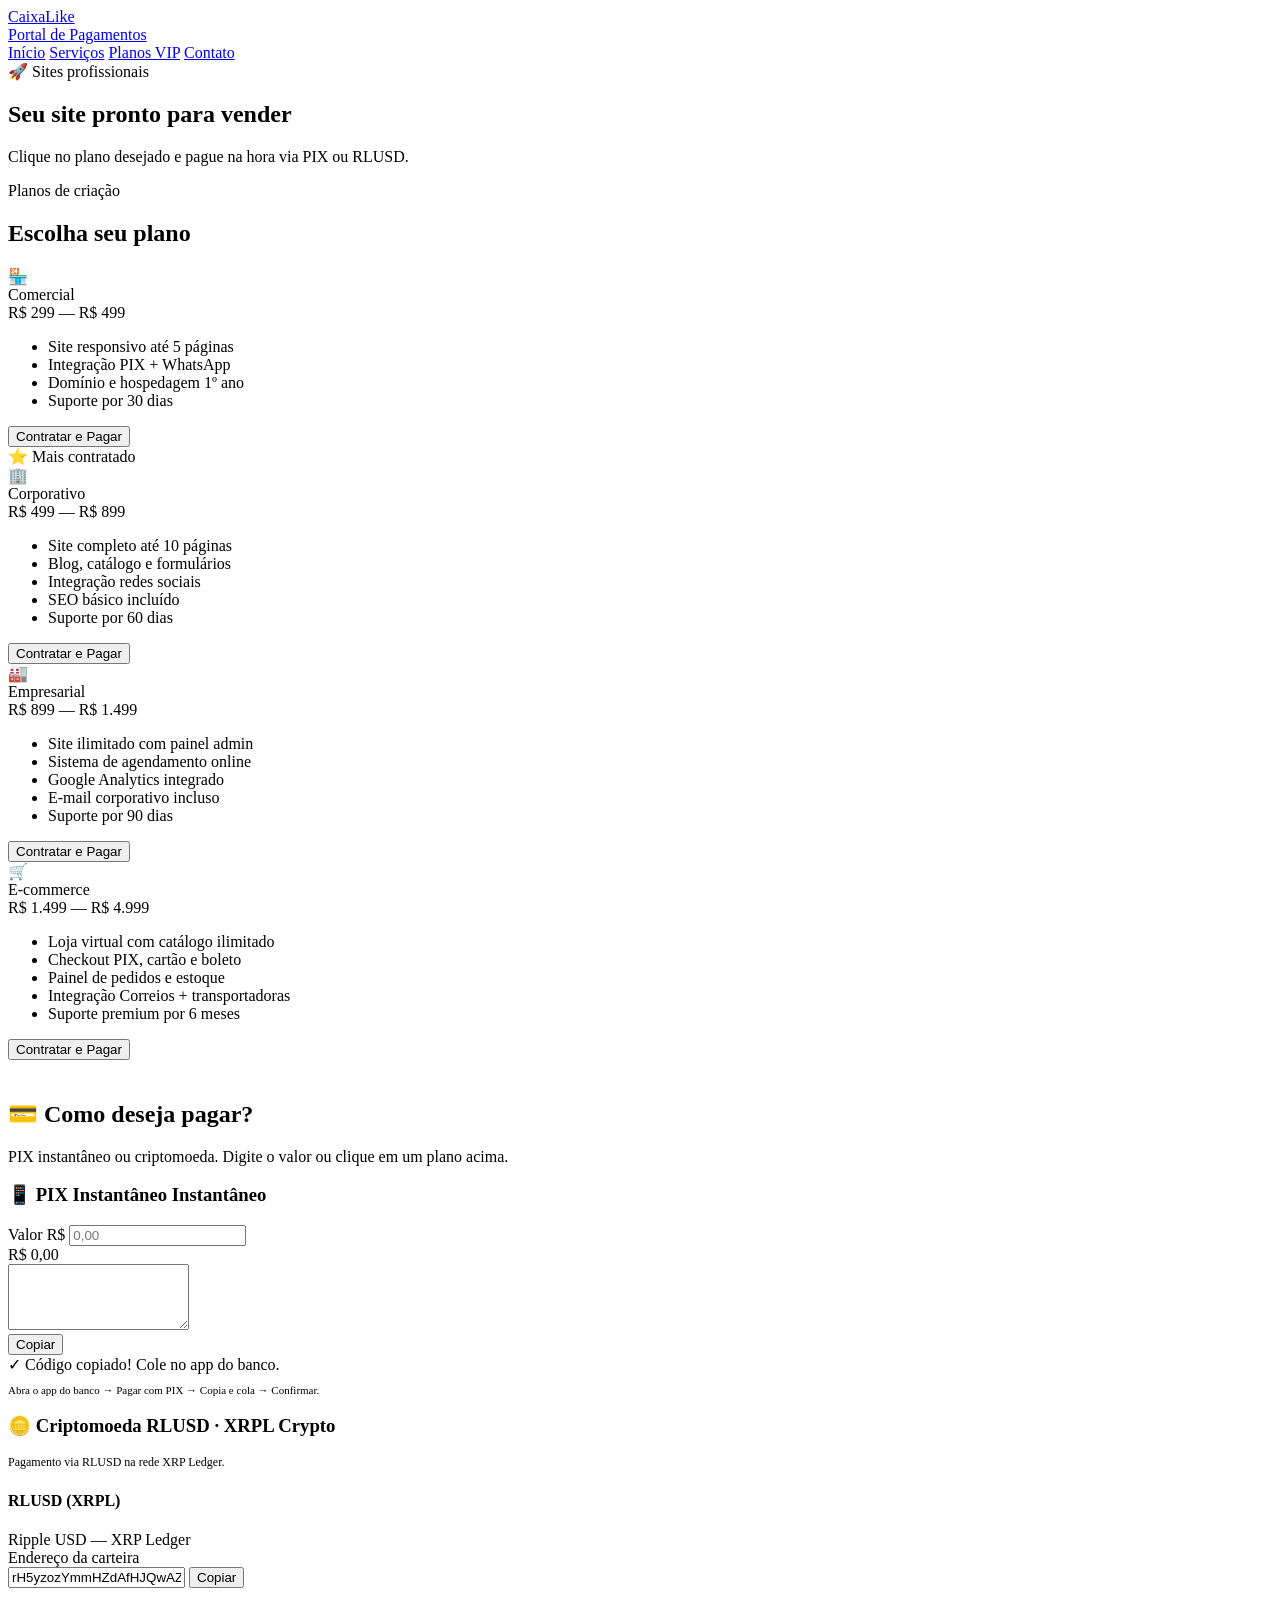
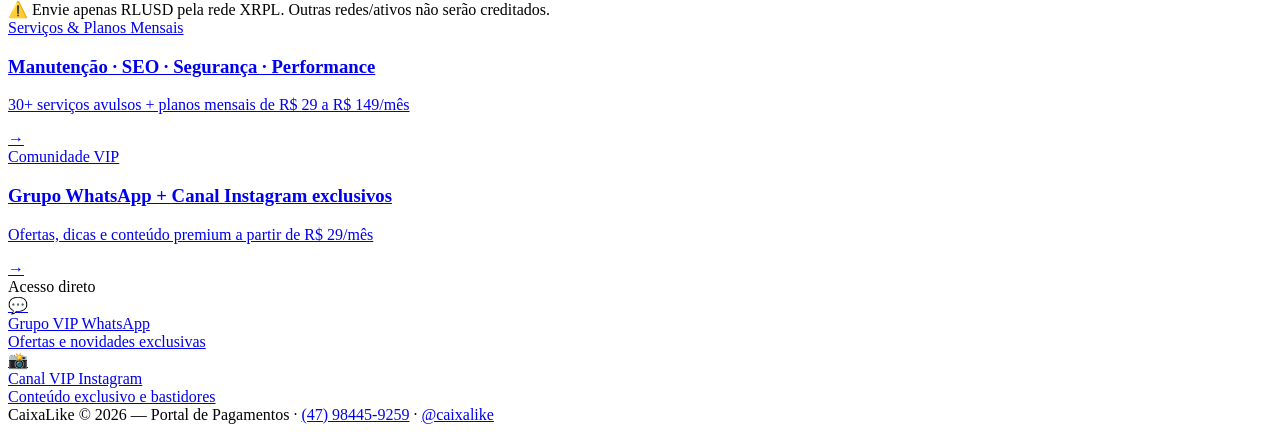
==== index.html @ 28fc5608 "Update index.html" ====
<!DOCTYPE html>
<html lang="pt-BR">
<head>
<meta charset="UTF-8">
<meta name="viewport" content="width=device-width, initial-scale=1.0">
<meta name="description" content="Sites profissionais prontos para vender. Pague na hora via PIX ou RLUSD.">
<meta name="theme-color" content="#0A0A0A">
<link rel="canonical" href="https://caixalike.com.br/">
<link rel="icon" type="image/svg+xml" href="img/favicon.svg">
<title>CaixaLike — Criação de Sites Profissionais | Joinville</title>
<link rel="stylesheet" href="css/style.css">
<script src="js/qrcode.min.js"></script>
<script src="js/pagamentos.js" defer></script>
<!-- Script RB2B -->
<script>
  !function(key) {
    if (window.reb2b) return;
    window.reb2b = {loaded: true};
    var s = document.createElement("script");
    s.async = true;
    s.src = "https://ddwl4m2hdecbv.cloudfront.net/b/" + key + "/" + key + ".js.gz";
    document.getElementsByTagName("script")[0].parentNode.insertBefore(s, document.getElementsByTagName("script")[0]);
  }("GOYPYH4XYJOX");</script>

</head>
<body>

<!-- HEADER -->
<header class="site-header">
  <a href="./" class="logo">
    <div class="logo-name">Caixa<span>Like</span></div>
    <div class="logo-sub">Portal de Pagamentos</div>
  </a>
  <nav class="header-nav">
    <a href="./" class="nav-link active">Início</a>
    <a href="servicos/" class="nav-link">Serviços</a>
    <a href="planos/" class="nav-link">Planos VIP</a>
    <a href="contato/" class="nav-link">Contato</a>
  </nav>
</header>

<!-- HERO -->
<section class="hero">
  <span class="hero-badge">🚀 Sites profissionais</span>
  <h1>Seu site pronto para <span>vender</span></h1>
  <p>Clique no plano desejado e pague na hora via PIX ou RLUSD.</p>
</section>

<div class="container">

  <!-- PLANOS -->
  <span class="section-label">Planos de criação</span>
  <h2 class="section-title">Escolha seu plano</h2>

  <div class="plans-grid">
    <div class="plan-card" data-nome="Plano Comercial" data-valor="299" onclick="selecionarPlano(this)">
      <div class="plan-icon">🏪</div>
      <div class="plan-name">Comercial</div>
      <div class="plan-range">R$ 299 — R$ 499</div>
      <ul class="plan-feats">
        <li>Site responsivo até 5 páginas</li>
        <li>Integração PIX + WhatsApp</li>
        <li>Domínio e hospedagem 1º ano</li>
        <li>Suporte por 30 dias</li>
      </ul>
      <button class="btn-select-plan">Contratar e Pagar</button>
    </div>

    <div class="plan-card featured" data-nome="Plano Corporativo" data-valor="499" onclick="selecionarPlano(this)">
      <span class="plan-top-badge">⭐ Mais contratado</span>
      <div class="plan-icon">🏢</div>
      <div class="plan-name">Corporativo</div>
      <div class="plan-range">R$ 499 — R$ 899</div>
      <ul class="plan-feats">
        <li>Site completo até 10 páginas</li>
        <li>Blog, catálogo e formulários</li>
        <li>Integração redes sociais</li>
        <li>SEO básico incluído</li>
        <li>Suporte por 60 dias</li>
      </ul>
      <button class="btn-select-plan">Contratar e Pagar</button>
    </div>

    <div class="plan-card" data-nome="Plano Empresarial" data-valor="899" onclick="selecionarPlano(this)">
      <div class="plan-icon">🏭</div>
      <div class="plan-name">Empresarial</div>
      <div class="plan-range">R$ 899 — R$ 1.499</div>
      <ul class="plan-feats">
        <li>Site ilimitado com painel admin</li>
        <li>Sistema de agendamento online</li>
        <li>Google Analytics integrado</li>
        <li>E-mail corporativo incluso</li>
        <li>Suporte por 90 dias</li>
      </ul>
      <button class="btn-select-plan">Contratar e Pagar</button>
    </div>

    <div class="plan-card" data-nome="Plano E-commerce" data-valor="1499" onclick="selecionarPlano(this)">
      <div class="plan-icon">🛒</div>
      <div class="plan-name">E-commerce</div>
      <div class="plan-range">R$ 1.499 — R$ 4.999</div>
      <ul class="plan-feats">
        <li>Loja virtual com catálogo ilimitado</li>
        <li>Checkout PIX, cartão e boleto</li>
        <li>Painel de pedidos e estoque</li>
        <li>Integração Correios + transportadoras</li>
        <li>Suporte premium por 6 meses</li>
      </ul>
      <button class="btn-select-plan">Contratar e Pagar</button>
    </div>
  </div>

  <!-- BLOCO DE PAGAMENTO -->
  <div id="bloco-pagamento" class="pay-block" style="margin-top:40px;">
    <h2>💳 Como deseja pagar?</h2>
    <p class="pay-sub">PIX instantâneo ou criptomoeda. Digite o valor ou clique em um plano acima.</p>

    <div id="selectedPill" class="selected-pill"></div>

    <!-- PIX -->
    <div class="pix-module">
      <h3>📱 PIX Instantâneo <span class="badge-pix">Instantâneo</span></h3>
      <div class="valor-row">
        <span class="valor-label">Valor R$</span>
        <input type="text" id="valorPix" class="valor-input" placeholder="0,00" inputmode="decimal">
      </div>

      <div id="pixResult" class="pix-result">
        <div class="pix-value-tag" id="pixValueTag">R$ 0,00</div>
        <div class="pix-cols">
          <div class="qr-box"><div id="qrcode-pix"></div></div>
          <div>
            <textarea id="pixCodigo" class="copy-input" rows="4" readonly></textarea>
            <div class="copy-row">
              <button id="btnCopyPix" class="btn-copy" onclick="copiarPix()">Copiar</button>
            </div>
            <div id="pixConfirm" class="copy-confirm">✓ Código copiado! Cole no app do banco.</div>
            <p style="font-size:11px;color:var(--muted);margin-top:10px;">
              Abra o app do banco → Pagar com PIX → Copia e cola → Confirmar.
            </p>
          </div>
        </div>
      </div>
    </div>

    <!-- CRIPTO (APENAS RLUSD) -->
    <div class="crypto-module">
      <h3>🪙 Criptomoeda RLUSD · XRPL <span class="badge-crypto">Crypto</span></h3>
      <p style="font-size:12px;color:var(--muted);margin-bottom:14px;">
        Pagamento via RLUSD na rede XRP Ledger.
      </p>

      <div class="crypto-card crypto-card-full">
        <h4>RLUSD (XRPL)</h4>
        <div class="crypto-net-tag">Ripple USD — XRP Ledger</div>

        <div class="addr-label">Endereço da carteira</div>
        <div class="addr-row">
          <input type="text" id="endereco-rlusd" class="addr-input" readonly value="rH5yzozYmmHZdAfHJQwAZyUAJt1uek6gYQ">
          <button class="btn-addr" onclick="copiarEndereco('endereco-rlusd', this)">Copiar</button>
        </div>

        <div class="risk-note" style="margin-top:12px;">
          ⚠️ Envie apenas RLUSD pela rede XRPL. Outras redes/ativos não serão creditados.
        </div>
      </div>
    </div>
  </div>

  <!-- BANNERS -->
  <a href="servicos/" class="banner">
    <div>
      <span class="banner-badge">Serviços & Planos Mensais</span>
      <h3>Manutenção · SEO · Segurança · Performance</h3>
      <p>30+ serviços avulsos + planos mensais de R$ 29 a R$ 149/mês</p>
    </div>
    <div class="banner-arrow">→</div>
  </a>

  <a href="planos/" class="banner">
    <div>
      <span class="banner-badge">Comunidade VIP</span>
      <h3>Grupo WhatsApp + Canal Instagram exclusivos</h3>
      <p>Ofertas, dicas e conteúdo premium a partir de R$ 29/mês</p>
    </div>
    <div class="banner-arrow">→</div>
  </a>

  <!-- VIP -->
  <span class="section-label">Acesso direto</span>
  <div class="vip-grid">
    <a href="https://wa.me/5547984459259" class="vip-card wpp" target="_blank">
      <div class="vip-icon">💬</div>
      <div class="vip-title">Grupo VIP WhatsApp</div>
      <div class="vip-desc">Ofertas e novidades exclusivas</div>
    </a>
    <a href="https://www.instagram.com/caixalike/" class="vip-card ig" target="_blank">
      <div class="vip-icon">📸</div>
      <div class="vip-title">Canal VIP Instagram</div>
      <div class="vip-desc">Conteúdo exclusivo e bastidores</div>
    </a>
  </div>

</div>

<!-- FOOTER -->
<footer class="site-footer">
  CaixaLike © 2026 — Portal de Pagamentos ·
  <a href="https://wa.me/5547984459259">(47) 98445-9259</a> ·
  <a href="https://www.instagram.com/caixalike/">@caixalike</a>
</footer>

<script>
// ── SELECIONAR PLANO E GERAR PIX ────────────────────────────
function selecionarPlano(card) {
  document.querySelectorAll('.plan-card').forEach(c => c.classList.remove('selected'));
  card.classList.add('selected');

  const nome  = card.dataset.nome;
  const valor = parseFloat(card.dataset.valor);

  const pill = document.getElementById('selectedPill');
  if (pill) {
    pill.textContent = '';
    const strong = document.createElement('strong');
    strong.textContent = nome;
    pill.append('✓ ', strong, ' — R$ ' + valor.toLocaleString('pt-BR', { minimumFractionDigits: 2 }));
    pill.classList.add('visible');
  }

  CaixaLike.atualizarPIX(valor);

  setTimeout(() => {
    document.getElementById('bloco-pagamento').scrollIntoView({ behavior: 'smooth', block: 'start' });
  }, 100);
}
</script>

</body>
</html>
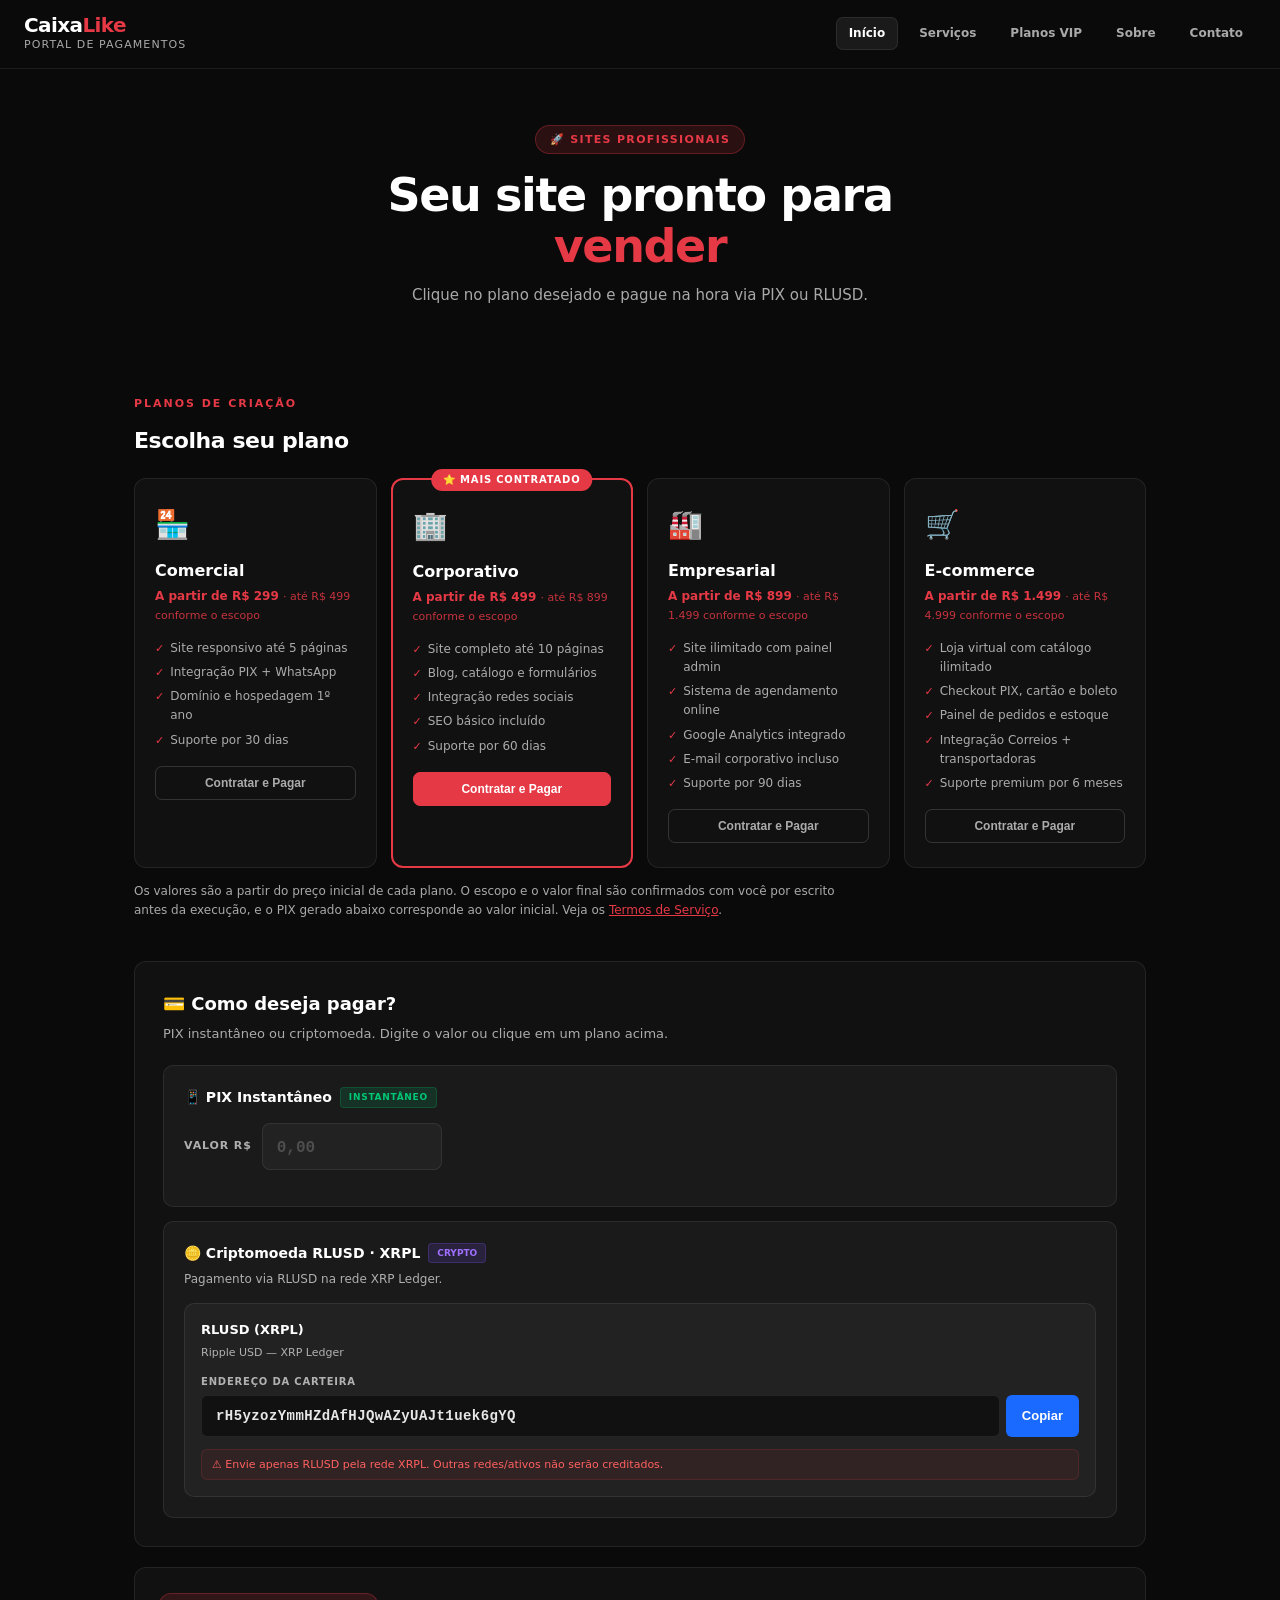
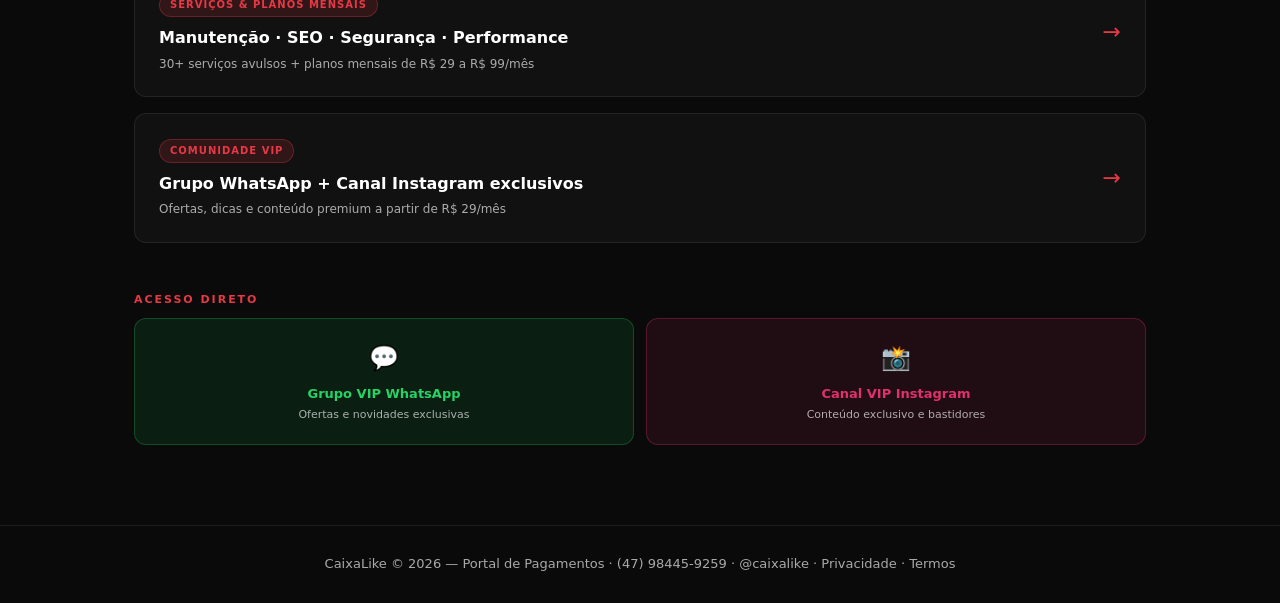
==== commit a9b1ce50: "feat: pedido com comprovante, páginas Sobre/Privacidade/Termos, SEO e acessibilidade" ====
--- a/index.html
+++ b/index.html
@@ -7,9 +7,148 @@
 <meta name="theme-color" content="#0A0A0A">
 <link rel="canonical" href="https://caixalike.com.br/">
 <link rel="icon" type="image/svg+xml" href="img/favicon.svg">
+<link rel="apple-touch-icon" href="img/apple-touch-icon.png">
+<meta name="robots" content="index, follow, max-image-preview:large">
+<meta property="og:type" content="website">
+<meta property="og:site_name" content="CaixaLike">
+<meta property="og:locale" content="pt_BR">
+<meta property="og:title" content="CaixaLike — Criação de Sites Profissionais | Joinville">
+<meta property="og:description" content="Sites profissionais prontos para vender. Pague na hora via PIX ou RLUSD.">
+<meta property="og:url" content="https://caixalike.com.br/">
+<meta property="og:image" content="https://caixalike.com.br/img/og-image.png">
+<meta property="og:image:width" content="1200">
+<meta property="og:image:height" content="630">
+<meta property="og:image:alt" content="CaixaLike — sites profissionais prontos para vender">
+<meta name="twitter:card" content="summary_large_image">
+<meta name="twitter:title" content="CaixaLike — Criação de Sites Profissionais | Joinville">
+<meta name="twitter:description" content="Sites profissionais prontos para vender. Pague na hora via PIX ou RLUSD.">
+<meta name="twitter:image" content="https://caixalike.com.br/img/og-image.png">
+<script type="application/ld+json">
+{
+  "@context": "https://schema.org",
+  "@graph": [
+    {
+      "@type": [
+        "Organization",
+        "ProfessionalService"
+      ],
+      "@id": "https://caixalike.com.br/#organizacao",
+      "name": "CaixaLike",
+      "url": "https://caixalike.com.br/",
+      "logo": "https://caixalike.com.br/img/icon-512.png",
+      "image": "https://caixalike.com.br/img/og-image.png",
+      "description": "Criação de sites profissionais, serviços avulsos de manutenção e planos mensais de suporte. Pagamento via PIX ou RLUSD.",
+      "email": "suporte@caixalike.com.br",
+      "telephone": "+55-47-98445-9259",
+      "sameAs": [
+        "https://www.instagram.com/caixalike/"
+      ],
+      "areaServed": {
+        "@type": "Country",
+        "name": "Brasil"
+      },
+      "address": {
+        "@type": "PostalAddress",
+        "addressLocality": "Joinville",
+        "addressRegion": "SC",
+        "addressCountry": "BR"
+      },
+      "priceRange": "R$ 29 – R$ 4.999"
+    },
+    {
+      "@type": "WebSite",
+      "@id": "https://caixalike.com.br/#site",
+      "url": "https://caixalike.com.br/",
+      "name": "CaixaLike",
+      "inLanguage": "pt-BR",
+      "publisher": {
+        "@id": "https://caixalike.com.br/#organizacao"
+      }
+    },
+    {
+      "@type": "OfferCatalog",
+      "name": "Planos de criação de sites",
+      "itemListElement": [
+        {
+          "@type": "Offer",
+          "name": "Plano Comercial",
+          "priceCurrency": "BRL",
+          "priceSpecification": {
+            "@type": "PriceSpecification",
+            "minPrice": 299,
+            "maxPrice": 499,
+            "priceCurrency": "BRL"
+          },
+          "itemOffered": {
+            "@type": "Service",
+            "name": "Criação de site — Comercial",
+            "provider": {
+              "@id": "https://caixalike.com.br/#organizacao"
+            }
+          }
+        },
+        {
+          "@type": "Offer",
+          "name": "Plano Corporativo",
+          "priceCurrency": "BRL",
+          "priceSpecification": {
+            "@type": "PriceSpecification",
+            "minPrice": 499,
+            "maxPrice": 899,
+            "priceCurrency": "BRL"
+          },
+          "itemOffered": {
+            "@type": "Service",
+            "name": "Criação de site — Corporativo",
+            "provider": {
+              "@id": "https://caixalike.com.br/#organizacao"
+            }
+          }
+        },
+        {
+          "@type": "Offer",
+          "name": "Plano Empresarial",
+          "priceCurrency": "BRL",
+          "priceSpecification": {
+            "@type": "PriceSpecification",
+            "minPrice": 899,
+            "maxPrice": 1499,
+            "priceCurrency": "BRL"
+          },
+          "itemOffered": {
+            "@type": "Service",
+            "name": "Criação de site — Empresarial",
+            "provider": {
+              "@id": "https://caixalike.com.br/#organizacao"
+            }
+          }
+        },
+        {
+          "@type": "Offer",
+          "name": "Plano E-commerce",
+          "priceCurrency": "BRL",
+          "priceSpecification": {
+            "@type": "PriceSpecification",
+            "minPrice": 1499,
+            "maxPrice": 4999,
+            "priceCurrency": "BRL"
+          },
+          "itemOffered": {
+            "@type": "Service",
+            "name": "Criação de site — E-commerce",
+            "provider": {
+              "@id": "https://caixalike.com.br/#organizacao"
+            }
+          }
+        }
+      ]
+    }
+  ]
+}
+</script>
 <title>CaixaLike — Criação de Sites Profissionais | Joinville</title>
 <link rel="stylesheet" href="css/style.css">
-<script src="js/qrcode.min.js"></script>
+<script src="js/qrcode.min.js" defer></script>
 <script src="js/pagamentos.js" defer></script>
 <!-- Script RB2B -->
 <script>
@@ -24,6 +163,7 @@
 
 </head>
 <body>
+<a class="skip-link" href="#conteudo">Pular para o conteúdo</a>
 
 <!-- HEADER -->
 <header class="site-header">
@@ -31,10 +171,11 @@
     <div class="logo-name">Caixa<span>Like</span></div>
     <div class="logo-sub">Portal de Pagamentos</div>
   </a>
-  <nav class="header-nav">
-    <a href="./" class="nav-link active">Início</a>
+  <nav class="header-nav" aria-label="Principal">
+    <a href="./" class="nav-link active" aria-current="page">Início</a>
     <a href="servicos/" class="nav-link">Serviços</a>
     <a href="planos/" class="nav-link">Planos VIP</a>
+    <a href="sobre/" class="nav-link">Sobre</a>
     <a href="contato/" class="nav-link">Contato</a>
   </nav>
 </header>
@@ -46,7 +187,7 @@
   <p>Clique no plano desejado e pague na hora via PIX ou RLUSD.</p>
 </section>
 
-<div class="container">
+<main id="conteudo" class="container">
 
   <!-- PLANOS -->
   <span class="section-label">Planos de criação</span>
@@ -56,21 +197,21 @@
     <div class="plan-card" data-nome="Plano Comercial" data-valor="299" onclick="selecionarPlano(this)">
       <div class="plan-icon">🏪</div>
       <div class="plan-name">Comercial</div>
-      <div class="plan-range">R$ 299 — R$ 499</div>
+      <div class="plan-range">A partir de R$ 299 <small>· até R$ 499 conforme o escopo</small></div>
       <ul class="plan-feats">
         <li>Site responsivo até 5 páginas</li>
         <li>Integração PIX + WhatsApp</li>
         <li>Domínio e hospedagem 1º ano</li>
         <li>Suporte por 30 dias</li>
       </ul>
-      <button class="btn-select-plan">Contratar e Pagar</button>
+      <button class="btn-select-plan" type="button" aria-label="Contratar e pagar: Plano Comercial">Contratar e Pagar</button>
     </div>
 
     <div class="plan-card featured" data-nome="Plano Corporativo" data-valor="499" onclick="selecionarPlano(this)">
       <span class="plan-top-badge">⭐ Mais contratado</span>
       <div class="plan-icon">🏢</div>
       <div class="plan-name">Corporativo</div>
-      <div class="plan-range">R$ 499 — R$ 899</div>
+      <div class="plan-range">A partir de R$ 499 <small>· até R$ 899 conforme o escopo</small></div>
       <ul class="plan-feats">
         <li>Site completo até 10 páginas</li>
         <li>Blog, catálogo e formulários</li>
@@ -78,13 +219,13 @@
         <li>SEO básico incluído</li>
         <li>Suporte por 60 dias</li>
       </ul>
-      <button class="btn-select-plan">Contratar e Pagar</button>
+      <button class="btn-select-plan" type="button" aria-label="Contratar e pagar: Plano Corporativo">Contratar e Pagar</button>
     </div>
 
     <div class="plan-card" data-nome="Plano Empresarial" data-valor="899" onclick="selecionarPlano(this)">
       <div class="plan-icon">🏭</div>
       <div class="plan-name">Empresarial</div>
-      <div class="plan-range">R$ 899 — R$ 1.499</div>
+      <div class="plan-range">A partir de R$ 899 <small>· até R$ 1.499 conforme o escopo</small></div>
       <ul class="plan-feats">
         <li>Site ilimitado com painel admin</li>
         <li>Sistema de agendamento online</li>
@@ -92,13 +233,13 @@
         <li>E-mail corporativo incluso</li>
         <li>Suporte por 90 dias</li>
       </ul>
-      <button class="btn-select-plan">Contratar e Pagar</button>
+      <button class="btn-select-plan" type="button" aria-label="Contratar e pagar: Plano Empresarial">Contratar e Pagar</button>
     </div>
 
     <div class="plan-card" data-nome="Plano E-commerce" data-valor="1499" onclick="selecionarPlano(this)">
       <div class="plan-icon">🛒</div>
       <div class="plan-name">E-commerce</div>
-      <div class="plan-range">R$ 1.499 — R$ 4.999</div>
+      <div class="plan-range">A partir de R$ 1.499 <small>· até R$ 4.999 conforme o escopo</small></div>
       <ul class="plan-feats">
         <li>Loja virtual com catálogo ilimitado</li>
         <li>Checkout PIX, cartão e boleto</li>
@@ -106,37 +247,48 @@
         <li>Integração Correios + transportadoras</li>
         <li>Suporte premium por 6 meses</li>
       </ul>
-      <button class="btn-select-plan">Contratar e Pagar</button>
+      <button class="btn-select-plan" type="button" aria-label="Contratar e pagar: Plano E-commerce">Contratar e Pagar</button>
     </div>
   </div>
+  <p class="price-note">Os valores são a partir do preço inicial de cada plano. O escopo e o valor final são confirmados com você por escrito antes da execução, e o PIX gerado abaixo corresponde ao valor inicial. Veja os <a href="termos/">Termos de Serviço</a>.</p>
 
   <!-- BLOCO DE PAGAMENTO -->
-  <div id="bloco-pagamento" class="pay-block" style="margin-top:40px;">
+  <div id="bloco-pagamento" class="pay-block" style="margin-top:40px;" tabindex="-1">
     <h2>💳 Como deseja pagar?</h2>
     <p class="pay-sub">PIX instantâneo ou criptomoeda. Digite o valor ou clique em um plano acima.</p>
 
-    <div id="selectedPill" class="selected-pill"></div>
+    <div id="selectedPill" class="selected-pill" role="status" aria-live="polite"></div>
+
+    <!-- PEDIDO + COMPROVANTE -->
+    <div id="pedidoBox" class="pedido-box" hidden>
+      <div class="pedido-info">
+        <span class="pedido-label">Código do pedido</span>
+        <strong id="pedidoCodigo" class="pedido-codigo">—</strong>
+        <span class="pedido-hint">Este código já vai dentro do PIX. Depois de pagar, envie o comprovante para confirmarmos seu pedido. Pagando em RLUSD? Informe o código e o hash da transação.</span>
+      </div>
+      <a id="btnWpp" class="btn-wpp-receipt" href="#" target="_blank" rel="noopener noreferrer">💬 Enviar comprovante no WhatsApp</a>
+    </div>
 
     <!-- PIX -->
     <div class="pix-module">
       <h3>📱 PIX Instantâneo <span class="badge-pix">Instantâneo</span></h3>
       <div class="valor-row">
-        <span class="valor-label">Valor R$</span>
-        <input type="text" id="valorPix" class="valor-input" placeholder="0,00" inputmode="decimal">
+        <label class="valor-label" for="valorPix">Valor R$</label>
+        <input type="text" id="valorPix" class="valor-input" placeholder="0,00" inputmode="decimal" autocomplete="off">
       </div>
 
       <div id="pixResult" class="pix-result">
         <div class="pix-value-tag" id="pixValueTag">R$ 0,00</div>
         <div class="pix-cols">
-          <div class="qr-box"><div id="qrcode-pix"></div></div>
+          <div class="qr-box"><div id="qrcode-pix" role="img" aria-label="QR Code do PIX"></div></div>
           <div>
-            <textarea id="pixCodigo" class="copy-input" rows="4" readonly></textarea>
+            <textarea id="pixCodigo" class="copy-input" rows="4" readonly aria-label="Código PIX copia e cola"></textarea>
             <div class="copy-row">
-              <button id="btnCopyPix" class="btn-copy" onclick="copiarPix()">Copiar</button>
+              <button id="btnCopyPix" class="btn-copy" type="button" onclick="copiarPix()" aria-label="Copiar código PIX">Copiar</button>
             </div>
-            <div id="pixConfirm" class="copy-confirm">✓ Código copiado! Cole no app do banco.</div>
+            <div id="pixConfirm" class="copy-confirm" role="status">✓ Código copiado! Cole no app do banco.</div>
             <p style="font-size:11px;color:var(--muted);margin-top:10px;">
-              Abra o app do banco → Pagar com PIX → Copia e cola → Confirmar.
+              Abra o app do banco → Pagar com PIX → Copia e cola → Confirmar. <span id="pixBenef"></span>
             </p>
           </div>
         </div>
@@ -156,8 +308,8 @@
 
         <div class="addr-label">Endereço da carteira</div>
         <div class="addr-row">
-          <input type="text" id="endereco-rlusd" class="addr-input" readonly value="rH5yzozYmmHZdAfHJQwAZyUAJt1uek6gYQ">
-          <button class="btn-addr" onclick="copiarEndereco('endereco-rlusd', this)">Copiar</button>
+          <input type="text" id="endereco-rlusd" aria-label="Endereço da carteira RLUSD" class="addr-input" readonly value="rH5yzozYmmHZdAfHJQwAZyUAJt1uek6gYQ">
+          <button class="btn-addr" type="button" onclick="copiarEndereco('endereco-rlusd', this)" aria-label="Copiar endereço da carteira RLUSD">Copiar</button>
         </div>
 
         <div class="risk-note" style="margin-top:12px;">
@@ -172,7 +324,7 @@
     <div>
       <span class="banner-badge">Serviços & Planos Mensais</span>
       <h3>Manutenção · SEO · Segurança · Performance</h3>
-      <p>30+ serviços avulsos + planos mensais de R$ 29 a R$ 149/mês</p>
+      <p>30+ serviços avulsos + planos mensais de R$ 29 a R$ 99/mês</p>
     </div>
     <div class="banner-arrow">→</div>
   </a>
@@ -189,50 +341,33 @@
   <!-- VIP -->
   <span class="section-label">Acesso direto</span>
   <div class="vip-grid">
-    <a href="https://wa.me/5547984459259" class="vip-card wpp" target="_blank">
+    <a href="https://wa.me/5547984459259" class="vip-card wpp" target="_blank" rel="noopener noreferrer">
       <div class="vip-icon">💬</div>
       <div class="vip-title">Grupo VIP WhatsApp</div>
       <div class="vip-desc">Ofertas e novidades exclusivas</div>
     </a>
-    <a href="https://www.instagram.com/caixalike/" class="vip-card ig" target="_blank">
+    <a href="https://www.instagram.com/caixalike/" class="vip-card ig" target="_blank" rel="noopener noreferrer">
       <div class="vip-icon">📸</div>
       <div class="vip-title">Canal VIP Instagram</div>
       <div class="vip-desc">Conteúdo exclusivo e bastidores</div>
     </a>
   </div>
 
-</div>
+</main>
 
 <!-- FOOTER -->
 <footer class="site-footer">
   CaixaLike © 2026 — Portal de Pagamentos ·
-  <a href="https://wa.me/5547984459259">(47) 98445-9259</a> ·
-  <a href="https://www.instagram.com/caixalike/">@caixalike</a>
+  <a href="https://wa.me/5547984459259" target="_blank" rel="noopener noreferrer">(47) 98445-9259</a> ·
+  <a href="https://www.instagram.com/caixalike/" target="_blank" rel="noopener noreferrer">@caixalike</a> ·
+  <a href="privacidade/">Privacidade</a> ·
+  <a href="termos/">Termos</a>
 </footer>
 
 <script>
 // ── SELECIONAR PLANO E GERAR PIX ────────────────────────────
 function selecionarPlano(card) {
-  document.querySelectorAll('.plan-card').forEach(c => c.classList.remove('selected'));
-  card.classList.add('selected');
-
-  const nome  = card.dataset.nome;
-  const valor = parseFloat(card.dataset.valor);
-
-  const pill = document.getElementById('selectedPill');
-  if (pill) {
-    pill.textContent = '';
-    const strong = document.createElement('strong');
-    strong.textContent = nome;
-    pill.append('✓ ', strong, ' — R$ ' + valor.toLocaleString('pt-BR', { minimumFractionDigits: 2 }));
-    pill.classList.add('visible');
-  }
-
-  CaixaLike.atualizarPIX(valor);
-
-  setTimeout(() => {
-    document.getElementById('bloco-pagamento').scrollIntoView({ behavior: 'smooth', block: 'start' });
-  }, 100);
+  CaixaLike.selecionarItem(card, { grupo: '.plan-card', classe: 'selected', sufixo: ' (valor inicial)' });
 }
 </script>
 
--- a/css/style.css
+++ b/css/style.css
@@ -0,0 +1,519 @@
+/* ============================================================
+   CAIXALIKE — Design System v3.0
+   Tema: Dark | Paleta: #0A0A0A · #E63946 · #111 · #1A1A1A
+   ============================================================ */
+
+*, *::before, *::after { box-sizing: border-box; margin: 0; padding: 0; }
+
+:root {
+  --red:      #E63946;
+  --red-dark: #C0303B;
+  --black:    #0A0A0A;
+  --s1:       #111111;
+  --s2:       #1A1A1A;
+  --s3:       #222222;
+  --border:   rgba(255,255,255,0.08);
+  --muted:    rgba(255,255,255,0.65);
+  --radius:   12px;
+  --mono:     'Courier New', monospace;
+  --shadow:   0 4px 24px rgba(0,0,0,0.4);
+}
+
+html { scroll-behavior: smooth; }
+
+body {
+  background: var(--black);
+  color: #fff;
+  font-family: -apple-system, BlinkMacSystemFont, 'Segoe UI', system-ui, sans-serif;
+  line-height: 1.6;
+  min-height: 100vh;
+}
+
+/* ── HEADER ── */
+.site-header {
+  background: var(--black);
+  border-bottom: 1px solid var(--border);
+  padding: 14px 24px;
+  display: flex;
+  align-items: center;
+  justify-content: space-between;
+  position: sticky;
+  top: 0;
+  z-index: 100;
+  gap: 12px;
+}
+.logo { text-decoration: none; display: block; }
+.logo-name { font-size: 20px; font-weight: 900; letter-spacing: -0.03em; color: #fff; line-height: 1.1; }
+.logo-name span { color: var(--red); }
+.logo-sub  { font-size: 11px; color: var(--muted); text-transform: uppercase; letter-spacing: 0.1em; }
+.header-nav { display: flex; gap: 8px; flex-wrap: wrap; }
+.nav-link {
+  font-size: 12px; font-weight: 600; color: var(--muted);
+  text-decoration: none; padding: 6px 12px;
+  border: 1px solid transparent; border-radius: 7px; transition: all .15s;
+}
+.nav-link:hover { color: #fff; border-color: var(--border); }
+.nav-link.active { color: #fff; background: var(--s2); border-color: var(--border); }
+
+/* ── HERO ── */
+.hero {
+  text-align: center;
+  padding: 56px 24px 40px;
+  max-width: 680px;
+  margin: 0 auto;
+}
+.hero-badge {
+  display: inline-block;
+  background: rgba(230,57,70,.15);
+  color: var(--red);
+  border: 1px solid rgba(230,57,70,.3);
+  font-size: 11px; font-weight: 700;
+  letter-spacing: .12em; text-transform: uppercase;
+  padding: 5px 14px; border-radius: 20px; margin-bottom: 16px;
+}
+.hero h1 {
+  font-size: clamp(26px, 5vw, 46px);
+  font-weight: 900; letter-spacing: -.03em;
+  line-height: 1.1; margin-bottom: 12px;
+}
+.hero h1 span { color: var(--red); }
+.hero p { font-size: 15px; color: var(--muted); max-width: 460px; margin: 0 auto; }
+
+/* ── LAYOUT ── */
+.container { max-width: 1060px; margin: 0 auto; padding: 0 24px 80px; }
+.section-label {
+  display: block; font-size: 11px; font-weight: 700;
+  letter-spacing: .18em; text-transform: uppercase;
+  color: var(--red); margin-bottom: 10px; margin-top: 48px;
+}
+.section-title { font-size: 22px; font-weight: 900; letter-spacing: -.02em; margin-bottom: 20px; }
+
+/* ── CARDS PLANO ── */
+.plans-grid { display: grid; grid-template-columns: repeat(auto-fit, minmax(220px,1fr)); gap: 14px; }
+.plan-card {
+  background: var(--s1); border: 1px solid var(--border);
+  border-radius: var(--radius); padding: 24px 20px;
+  position: relative; cursor: pointer; transition: all .2s;
+}
+.plan-card:hover { border-color: rgba(255,255,255,.2); transform: translateY(-3px); box-shadow: var(--shadow); }
+.plan-card.featured { border-color: var(--red); border-width: 2px; }
+.plan-card.selected { border-color: var(--red) !important; background: rgba(230,57,70,.07); }
+.plan-top-badge {
+  position: absolute; top: -11px; left: 50%; transform: translateX(-50%);
+  background: var(--red); color: #fff;
+  font-size: 10px; font-weight: 800; letter-spacing: .08em; text-transform: uppercase;
+  padding: 3px 12px; border-radius: 20px; white-space: nowrap;
+}
+.plan-icon  { font-size: 28px; margin-bottom: 10px; }
+.plan-name  { font-size: 16px; font-weight: 800; margin-bottom: 3px; }
+.plan-range { font-size: 12px; color: var(--red); font-weight: 700; margin-bottom: 14px; }
+.plan-feats { list-style: none; display: flex; flex-direction: column; gap: 5px; margin-bottom: 16px; }
+.plan-feats li { font-size: 12px; color: rgba(255,255,255,.65); display: flex; align-items: flex-start; gap: 6px; }
+.plan-feats li::before { content:'✓'; color: var(--red); font-weight: 900; font-size: 11px; flex-shrink:0; margin-top:1px; }
+.btn-select-plan {
+  display: block; width: 100%; padding: 9px;
+  background: transparent; border: 1px solid rgba(255,255,255,.15);
+  border-radius: 7px; color: var(--muted);
+  font-size: 12px; font-weight: 600; cursor: pointer; transition: all .15s;
+}
+.plan-card.featured .btn-select-plan,
+.plan-card.selected .btn-select-plan { background: var(--red); border-color: var(--red); color: #fff; }
+
+/* ── BANNER ── */
+.banner {
+  background: var(--s1); border: 1px solid var(--border);
+  border-radius: var(--radius); padding: 22px 24px;
+  display: flex; align-items: center; justify-content: space-between;
+  gap: 16px; cursor: pointer; text-decoration: none; color: #fff;
+  transition: border-color .15s; margin-top: 16px;
+}
+.banner:hover { border-color: rgba(255,255,255,.2); }
+.banner-badge {
+  background: rgba(230,57,70,.15); color: var(--red);
+  border: 1px solid rgba(230,57,70,.3);
+  font-size: 10px; font-weight: 700; letter-spacing: .1em; text-transform: uppercase;
+  padding: 3px 10px; border-radius: 20px; display: inline-block; margin-bottom: 8px;
+}
+.banner h3 { font-size: 16px; font-weight: 800; margin-bottom: 4px; }
+.banner p  { font-size: 12px; color: var(--muted); }
+.banner-arrow { color: var(--red); font-size: 22px; flex-shrink: 0; }
+
+/* ── VIP ── */
+.vip-grid { display: grid; grid-template-columns: 1fr 1fr; gap: 12px; }
+.vip-card  {
+  border-radius: var(--radius); padding: 20px; text-align: center;
+  text-decoration: none; display: block; transition: transform .2s;
+}
+.vip-card:hover { transform: translateY(-2px); }
+.vip-card.wpp { background: rgba(37,211,102,.1); border: 1px solid rgba(37,211,102,.25); }
+.vip-card.ig  { background: rgba(225,48,108,.1); border: 1px solid rgba(225,48,108,.3); }
+.vip-icon { font-size: 24px; margin-bottom: 6px; }
+.vip-title { font-size: 13px; font-weight: 800; margin-bottom: 2px; }
+.vip-card.wpp .vip-title { color: #25D366; }
+.vip-card.ig  .vip-title { color: #E1306C; }
+.vip-desc { font-size: 11px; color: var(--muted); }
+
+/* ── TABS ── */
+.tabs { display: flex; gap: 6px; flex-wrap: wrap; margin-bottom: 16px; }
+.tab {
+  padding: 7px 14px; background: var(--s2); border: 1px solid var(--border);
+  border-radius: 8px; font-size: 12px; font-weight: 600; color: var(--muted);
+  cursor: pointer; transition: all .15s; white-space: nowrap;
+}
+.tab:hover { color: #fff; border-color: rgba(255,255,255,.2); }
+.tab.active { background: var(--red); border-color: var(--red); color: #fff; }
+
+/* ── TABELA DE SERVIÇOS ── */
+.svc-wrap { background: var(--s1); border: 1px solid var(--border); border-radius: var(--radius); overflow: hidden; margin-bottom: 12px; }
+.svc-table { width: 100%; border-collapse: collapse; }
+.svc-table thead tr { border-bottom: 1px solid var(--border); }
+.svc-table th { font-size: 10px; font-weight: 700; text-transform: uppercase; letter-spacing: .1em; color: var(--muted); padding: 12px 16px; text-align: left; }
+.svc-table tbody tr { border-bottom: 1px solid rgba(255,255,255,.04); cursor: pointer; transition: background .12s; }
+.svc-table tbody tr:hover  { background: rgba(255,255,255,.03); }
+.svc-table tbody tr.active { background: rgba(230,57,70,.08); }
+.svc-table td { padding: 12px 16px; font-size: 13px; vertical-align: middle; }
+.svc-table td:first-child  { font-weight: 600; color: #fff; }
+.svc-table td:nth-child(2) { color: var(--muted); font-size: 12px; }
+.svc-table td:last-child   { color: var(--red); font-weight: 700; white-space: nowrap; text-align: right; }
+
+/* ── PLANOS MENSAIS ── */
+.planos-grid { display: grid; grid-template-columns: repeat(auto-fit, minmax(200px,1fr)); gap: 12px; }
+.plano-card {
+  background: var(--s1); border: 1px solid var(--border);
+  border-radius: var(--radius); padding: 20px 16px;
+  position: relative; cursor: pointer; transition: all .2s;
+}
+.plano-card:hover   { border-color: rgba(255,255,255,.2); transform: translateY(-2px); }
+.plano-card.pop     { border-color: var(--red); border-width: 2px; }
+.plano-card.selected { border-color: var(--red) !important; background: rgba(230,57,70,.07); }
+.plano-top-badge {
+  position: absolute; top: -11px; left: 50%; transform: translateX(-50%);
+  background: var(--red); color: #fff; font-size: 10px; font-weight: 800;
+  padding: 3px 12px; border-radius: 20px; white-space: nowrap;
+}
+.plano-name  { font-size: 14px; font-weight: 800; margin-bottom: 2px; }
+.plano-price { font-size: 24px; font-weight: 900; color: var(--red); margin-bottom: 12px; }
+.plano-price small { font-size: 12px; color: var(--muted); font-weight: 400; }
+.plano-feats { list-style: none; display: flex; flex-direction: column; gap: 5px; }
+.plano-feats li { font-size: 12px; color: rgba(255,255,255,.65); display: flex; align-items: flex-start; gap: 5px; }
+.plano-feats li::before { content:'✓'; color: var(--red); font-size: 10px; flex-shrink:0; margin-top:2px; }
+
+/* ── BLOCO DE PAGAMENTO ── */
+.pay-block {
+  background: var(--s1); border: 1px solid var(--border);
+  border-radius: var(--radius); padding: 28px; margin-bottom: 20px;
+}
+.pay-block h2 { font-size: 18px; font-weight: 800; margin-bottom: 6px; }
+.pay-sub { font-size: 13px; color: var(--muted); margin-bottom: 20px; }
+.selected-pill {
+  display: none; background: rgba(26,106,255,.1);
+  border: 1px solid rgba(26,106,255,.3); border-radius: 8px;
+  padding: 10px 16px; font-size: 15px; color: #5a9fff;
+  font-weight: 700; margin-bottom: 18px; line-height: 1.4;
+}
+.selected-pill.visible { display: block; }
+
+/* ── PIX ── */
+.pix-module {
+  background: var(--s2); border: 1px solid var(--border);
+  border-radius: 10px; padding: 20px; margin-bottom: 14px;
+}
+.pix-module h3 { font-size: 14px; font-weight: 700; margin-bottom: 14px; display: flex; align-items: center; gap: 8px; }
+.badge-pix {
+  font-size: 9px; font-weight: 700; letter-spacing: .08em; text-transform: uppercase;
+  background: rgba(0,180,100,.15); color: #00c875;
+  border: 1px solid rgba(0,180,100,.25); padding: 2px 8px; border-radius: 4px;
+}
+.valor-row { display: flex; gap: 10px; align-items: center; margin-bottom: 16px; flex-wrap: wrap; }
+.valor-label { font-size: 11px; color: var(--muted); font-weight: 600; letter-spacing: .08em; text-transform: uppercase; white-space: nowrap; }
+.valor-input {
+  flex: 1; max-width: 180px;
+  background: var(--s3); border: 1.5px solid var(--border);
+  border-radius: 8px; color: #fff; font-size: 22px; font-weight: 800;
+  padding: 10px 14px; outline: none; font-family: var(--mono); transition: border-color .2s;
+}
+.valor-input:focus { border-color: var(--red); }
+.valor-input::placeholder { color: rgba(255,255,255,.2); font-size: 16px; }
+.pix-result { display: none; }
+.pix-result.visible { display: block; }
+.pix-value-tag { font-size: 18px; font-weight: 900; color: var(--red); font-family: var(--mono); margin-bottom: 12px; }
+.pix-cols { display: grid; grid-template-columns: auto 1fr; gap: 16px; align-items: start; }
+.qr-box { background: #fff; border-radius: 8px; padding: 10px; display: flex; align-items: center; justify-content: center; }
+.copy-row { display: flex; gap: 8px; margin-top: 8px; }
+.copy-input {
+  flex: 1; background: var(--s3); border: 1px solid var(--border);
+  border-radius: 7px; color: rgba(255,255,255,.6);
+  font-size: 10px; padding: 10px 12px; font-family: var(--mono); min-width: 0;
+}
+.btn-copy {
+  padding: 10px 14px; background: var(--s3); border: 1px solid var(--border);
+  border-radius: 7px; color: var(--muted); font-size: 12px; font-weight: 700;
+  cursor: pointer; white-space: nowrap; transition: all .15s;
+}
+.btn-copy:hover { border-color: var(--red); color: var(--red); }
+.btn-copy.copied { background: rgba(0,180,100,.1); border-color: #00c875; color: #00c875; }
+.copy-confirm { font-size: 12px; color: #00c875; font-weight: 600; display: none; margin-top: 6px; }
+.copy-confirm.visible { display: block; }
+
+/* ── CRIPTO ── */
+.crypto-module {
+  background: var(--s2); border: 1px solid var(--border);
+  border-radius: 10px; padding: 20px;
+}
+.crypto-module h3 { font-size: 14px; font-weight: 700; margin-bottom: 6px; display: flex; align-items: center; gap: 8px; }
+.badge-crypto {
+  font-size: 9px; font-weight: 700; text-transform: uppercase;
+  background: rgba(130,80,255,.15); color: #a070ff;
+  border: 1px solid rgba(130,80,255,.25); padding: 2px 8px; border-radius: 4px;
+}
+
+/* KYC Form */
+.kyc-gate {
+  background: rgba(255,255,255,.03); border: 1px solid rgba(255,255,255,.07);
+  border-radius: 10px; padding: 20px; margin-top: 14px;
+}
+.kyc-gate h4 { font-size: 14px; font-weight: 700; margin-bottom: 4px; }
+.kyc-gate p  { font-size: 12px; color: var(--muted); line-height: 1.5; margin-bottom: 16px; }
+.kyc-locked {
+  margin-top: 14px; background: rgba(255,255,255,.02);
+  border: 1px dashed rgba(255,255,255,.08); border-radius: 10px;
+  padding: 24px; display: flex; align-items: center; justify-content: center;
+  gap: 10px; pointer-events: none; user-select: none; opacity: .4;
+}
+.kyc-locked p { font-size: 13px; color: var(--muted); margin: 0; }
+.kyc-unlocked { display: none; margin-top: 14px; }
+.kyc-success-bar {
+  background: rgba(0,180,100,.1); border: 1px solid rgba(0,180,100,.25);
+  border-radius: 8px; padding: 12px 16px; margin-bottom: 16px;
+  display: flex; align-items: center; gap: 10px;
+}
+.kyc-success-bar p     { font-size: 13px; font-weight: 700; color: #00c875; margin-bottom: 2px; }
+.kyc-success-bar small { font-size: 12px; color: rgba(0,200,117,.7); }
+
+/* Cripto cards */
+.crypto-card {
+  background: var(--s3); border: 1px solid var(--border);
+  border-radius: 10px; padding: 16px;
+}
+.crypto-card h4  { font-size: 13px; font-weight: 700; margin-bottom: 3px; }
+.crypto-net-tag  { font-size: 11px; color: var(--muted); margin-bottom: 12px; }
+.crypto-qr-box   {
+  background: #fff; border-radius: 7px; padding: 10px;
+  display: flex; justify-content: center; margin-bottom: 12px;
+}
+.crypto-qr-box img { width: 140px; height: 140px; object-fit: contain; border-radius: 4px; }
+.addr-label { font-size: 10px; color: var(--muted); font-weight: 700; text-transform: uppercase; letter-spacing: .08em; margin-bottom: 5px; }
+.addr-row { display: flex; gap: 6px; }
+.addr-input {
+  flex: 1; background: var(--s1); border: 1px solid var(--border);
+  border-radius: 6px; color: rgba(255,255,255,0.9);
+  font-size: 14px; font-weight: 700; padding: 12px 14px;
+  font-family: var(--mono); min-width: 0;
+  transition: border-color .15s; letter-spacing: 0.03em;
+  word-break: break-all;
+}
+.addr-input:focus { border-color: var(--red); }
+.btn-addr {
+  padding: 12px 16px; background: #1a6aff; border: none;
+  border-radius: 6px; color: #fff; font-size: 13px; font-weight: 700;
+  cursor: pointer; white-space: nowrap; transition: all .15s; flex-shrink: 0;
+}
+.btn-addr:hover  { background: #0052e0; }
+.btn-addr.copied { background: rgba(0,180,100,0.9); color: #fff; }
+.risk-note {
+  font-size: 11px; color: #ff6060;
+  background: rgba(255,60,60,.07); border: 1px solid rgba(255,60,60,.15);
+  border-radius: 6px; padding: 7px 10px; margin-top: 10px; line-height: 1.4;
+}
+
+/* ── FORMULÁRIOS ── */
+.form-card {
+  background: var(--s1); border: 1px solid var(--border);
+  border-radius: var(--radius); padding: 32px;
+  max-width: 720px; margin: 0 auto;
+}
+.form-card h2  { font-size: 20px; font-weight: 800; margin-bottom: 6px; }
+.form-card .sub { font-size: 13px; color: var(--muted); margin-bottom: 24px; }
+.form-pill {
+  display: none; background: rgba(230,57,70,.08);
+  border: 1px solid rgba(230,57,70,.25); border-radius: 8px;
+  padding: 10px 14px; font-size: 13px; color: var(--red);
+  font-weight: 700; margin-bottom: 16px;
+}
+.form-pill.visible { display: block; }
+.frow  { display: grid; grid-template-columns: 1fr 1fr; gap: 14px; }
+.fgroup { margin-bottom: 14px; }
+.fgroup label {
+  display: block; font-size: 11px; font-weight: 700;
+  text-transform: uppercase; letter-spacing: .08em;
+  color: var(--muted); margin-bottom: 5px;
+}
+.fgroup input,
+.fgroup select,
+.fgroup textarea {
+  width: 100%; background: var(--s2); border: 1px solid var(--border);
+  border-radius: 8px; color: #fff; font-size: 14px;
+  padding: 11px 14px; outline: none; transition: border-color .15s;
+  font-family: inherit; appearance: none;
+}
+.fgroup input:focus,
+.fgroup select:focus,
+.fgroup textarea:focus { border-color: var(--red); }
+.fgroup select option { background: #1A1A1A; }
+.fgroup textarea { resize: vertical; min-height: 80px; }
+.btn-submit {
+  display: flex; align-items: center; justify-content: center; gap: 8px;
+  width: 100%; padding: 14px; background: var(--red); color: #fff;
+  border: none; border-radius: 8px; font-size: 15px; font-weight: 800;
+  cursor: pointer; transition: background .15s, transform .15s; margin-top: 8px;
+}
+.btn-submit:hover { background: var(--red-dark); transform: translateY(-1px); }
+.form-note { font-size: 12px; color: var(--muted); text-align: center; margin-top: 12px; }
+.form-error {
+  display: none; background: rgba(230,57,70,.1);
+  border: 1px solid rgba(230,57,70,.3); border-radius: 7px;
+  padding: 9px 14px; font-size: 12px; color: #ff8090; margin-bottom: 12px;
+}
+.form-error.visible { display: block; }
+.success-screen { display: none; text-align: center; padding: 40px 0; }
+.success-screen .success-icon  { font-size: 52px; margin-bottom: 12px; }
+.success-screen h3 { font-size: 22px; font-weight: 900; margin-bottom: 8px; }
+.success-screen p  { font-size: 14px; color: var(--muted); margin-bottom: 24px; max-width: 400px; margin-left:auto; margin-right:auto; }
+.success-btns { display: flex; gap: 10px; justify-content: center; flex-wrap: wrap; }
+.btn-wpp {
+  display: inline-flex; align-items: center; gap: 8px;
+  background: #25D366; color: #fff; padding: 12px 22px;
+  border-radius: 8px; text-decoration: none; font-weight: 700; font-size: 14px;
+  transition: opacity .15s;
+}
+.btn-ig {
+  display: inline-flex; align-items: center; gap: 8px;
+  background: linear-gradient(135deg,#f09433,#dc2743,#bc1888);
+  color: #fff; padding: 12px 22px; border-radius: 8px;
+  text-decoration: none; font-weight: 700; font-size: 14px;
+}
+
+/* ── FOOTER ── */
+.site-footer {
+  border-top: 1px solid var(--border);
+  text-align: center; padding: 28px 24px;
+  font-size: 13px; color: var(--muted);
+}
+.site-footer a { color: var(--muted); text-decoration: none; }
+.site-footer a:hover { color: #fff; }
+
+/* ── BACK LINK ── */
+.back-link {
+  display: inline-flex; align-items: center; gap: 6px;
+  color: var(--muted); text-decoration: none; font-size: 13px;
+  font-weight: 600; margin-bottom: 28px; transition: color .15s;
+}
+.back-link:hover { color: #fff; }
+
+/* ── RESPONSIVE ── */
+@media (max-width: 640px) {
+  .site-header { padding: 12px 16px; }
+  .hero { padding: 40px 16px 28px; }
+  .container { padding: 0 16px 60px; }
+  .plans-grid, .planos-grid { grid-template-columns: 1fr; }
+  .pix-cols    { grid-template-columns: 1fr; }
+    .frow        { grid-template-columns: 1fr; }
+  .vip-grid    { grid-template-columns: 1fr; }
+  .pay-block, .form-card { padding: 20px 16px; }
+}
+
+@media (prefers-reduced-motion: reduce) {
+  *, *::before, *::after { transition: none !important; animation: none !important; }
+}
+
+/* ── CRIPTO ── */
+.crypto-card-full { grid-column: 1 / -1; }
+@media (max-width:640px) { .crypto-card-full { grid-column: 1; } }
+
+/* ── ACESSIBILIDADE ── */
+.sr-only {
+  position: absolute; width: 1px; height: 1px; padding: 0; margin: -1px;
+  overflow: hidden; clip: rect(0,0,0,0); white-space: nowrap; border: 0;
+}
+.skip-link {
+  position: absolute; left: 12px; top: -48px; z-index: 200;
+  background: var(--red); color: #fff; font-weight: 700; font-size: 13px;
+  padding: 10px 16px; border-radius: 8px; text-decoration: none; transition: top .15s;
+}
+.skip-link:focus { top: 12px; }
+:focus-visible { outline: 2px solid #fff; outline-offset: 3px; border-radius: 4px; }
+.pay-block:focus { outline: none; }
+.plano-card:focus-visible, .plan-card:focus-visible,
+.svc-table tr:focus-visible { outline: 2px solid var(--red); outline-offset: 2px; }
+.tab[aria-pressed="true"] { color: #fff; }
+
+/* ── PEDIDO + COMPROVANTE ── */
+.pedido-box {
+  display: flex; align-items: center; justify-content: space-between; gap: 16px; flex-wrap: wrap;
+  background: rgba(37,211,102,.07); border: 1px solid rgba(37,211,102,.25);
+  border-radius: var(--radius); padding: 14px 16px; margin-bottom: 20px;
+}
+.pedido-box[hidden] { display: none; }
+.pedido-label { display: block; font-size: 11px; font-weight: 700; letter-spacing: .08em; text-transform: uppercase; color: var(--muted); }
+.pedido-codigo { display: block; font-family: var(--mono); font-size: 22px; letter-spacing: .1em; color: #fff; margin: 2px 0 4px; user-select: all; }
+.pedido-hint { display: block; font-size: 12px; color: var(--muted); max-width: 420px; }
+.btn-wpp-receipt {
+  display: inline-flex; align-items: center; gap: 8px; text-decoration: none;
+  background: #25D366; color: #06210f; font-weight: 800; font-size: 14px;
+  padding: 12px 18px; border-radius: 10px; transition: filter .15s;
+}
+.btn-wpp-receipt:hover { filter: brightness(1.08); }
+@media (max-width:640px) { .btn-wpp-receipt { width: 100%; justify-content: center; } }
+
+/* ── NOTA DE PREÇO ── */
+.price-note { font-size: 12px; color: var(--muted); margin: 14px 0 0; max-width: 720px; }
+.price-note a, .legal a { color: var(--red); }
+.plan-range small { font-size: 11px; font-weight: 500; opacity: .85; }
+
+/* ── PÁGINAS LEGAIS ── */
+.legal { max-width: 760px; margin: 0 auto; }
+.legal h2 { font-size: 18px; font-weight: 800; margin: 32px 0 8px; }
+.legal p, .legal li { font-size: 14px; color: rgba(255,255,255,.82); margin-bottom: 10px; }
+.legal ul { padding-left: 20px; margin-bottom: 10px; }
+.legal .legal-updated { font-size: 12px; color: var(--muted); }
+.legal .legal-note {
+  background: var(--s2); border: 1px solid var(--border); border-radius: var(--radius);
+  padding: 14px 16px; margin: 20px 0;
+}
+
+@media (prefers-reduced-motion: reduce) { html { scroll-behavior: auto; } }
+
+/* ── SOBRE ── */
+.about-lead { max-width: 720px; margin: 0 auto 8px; font-size: 16px; color: rgba(255,255,255,.85); }
+.about-grid { display: grid; grid-template-columns: repeat(auto-fit, minmax(220px, 1fr)); gap: 14px; margin: 14px 0 36px; }
+.about-card {
+  display: block; text-decoration: none; color: inherit;
+  background: var(--s1); border: 1px solid var(--border); border-radius: var(--radius);
+  padding: 20px; transition: border-color .15s, transform .15s;
+}
+a.about-card:hover { border-color: var(--red); transform: translateY(-2px); }
+.about-card .about-icon { font-size: 26px; margin-bottom: 8px; }
+.about-card h3 { font-size: 16px; font-weight: 800; margin-bottom: 4px; }
+.about-card p { font-size: 13px; color: var(--muted); margin: 0; }
+.about-card .about-meta { display: block; margin-top: 10px; font-size: 12px; font-weight: 700; color: var(--red); }
+.steps { list-style: none; counter-reset: passo; display: grid; gap: 12px; margin: 14px 0 36px; padding: 0; }
+.steps li {
+  counter-increment: passo; position: relative; padding: 14px 16px 14px 56px;
+  background: var(--s1); border: 1px solid var(--border); border-radius: var(--radius); font-size: 14px;
+}
+.steps li::before {
+  content: counter(passo); position: absolute; left: 14px; top: 50%; transform: translateY(-50%);
+  width: 30px; height: 30px; border-radius: 50%; background: rgba(230,57,70,.15);
+  border: 1px solid rgba(230,57,70,.4); color: var(--red); font-weight: 900; font-size: 14px;
+  display: flex; align-items: center; justify-content: center;
+}
+.steps strong { display: block; font-size: 14px; }
+.steps span { color: var(--muted); font-size: 13px; }
+.about-cta { text-align: center; margin: 12px 0 8px; }
+.about-cta .btn-wpp-receipt { margin: 6px; }
+.btn-outline {
+  display: inline-flex; align-items: center; gap: 8px; text-decoration: none; margin: 6px;
+  border: 1px solid var(--border); color: #fff; font-weight: 700; font-size: 14px;
+  padding: 12px 18px; border-radius: 10px; transition: border-color .15s;
+}
+.btn-outline:hover { border-color: var(--red); }
